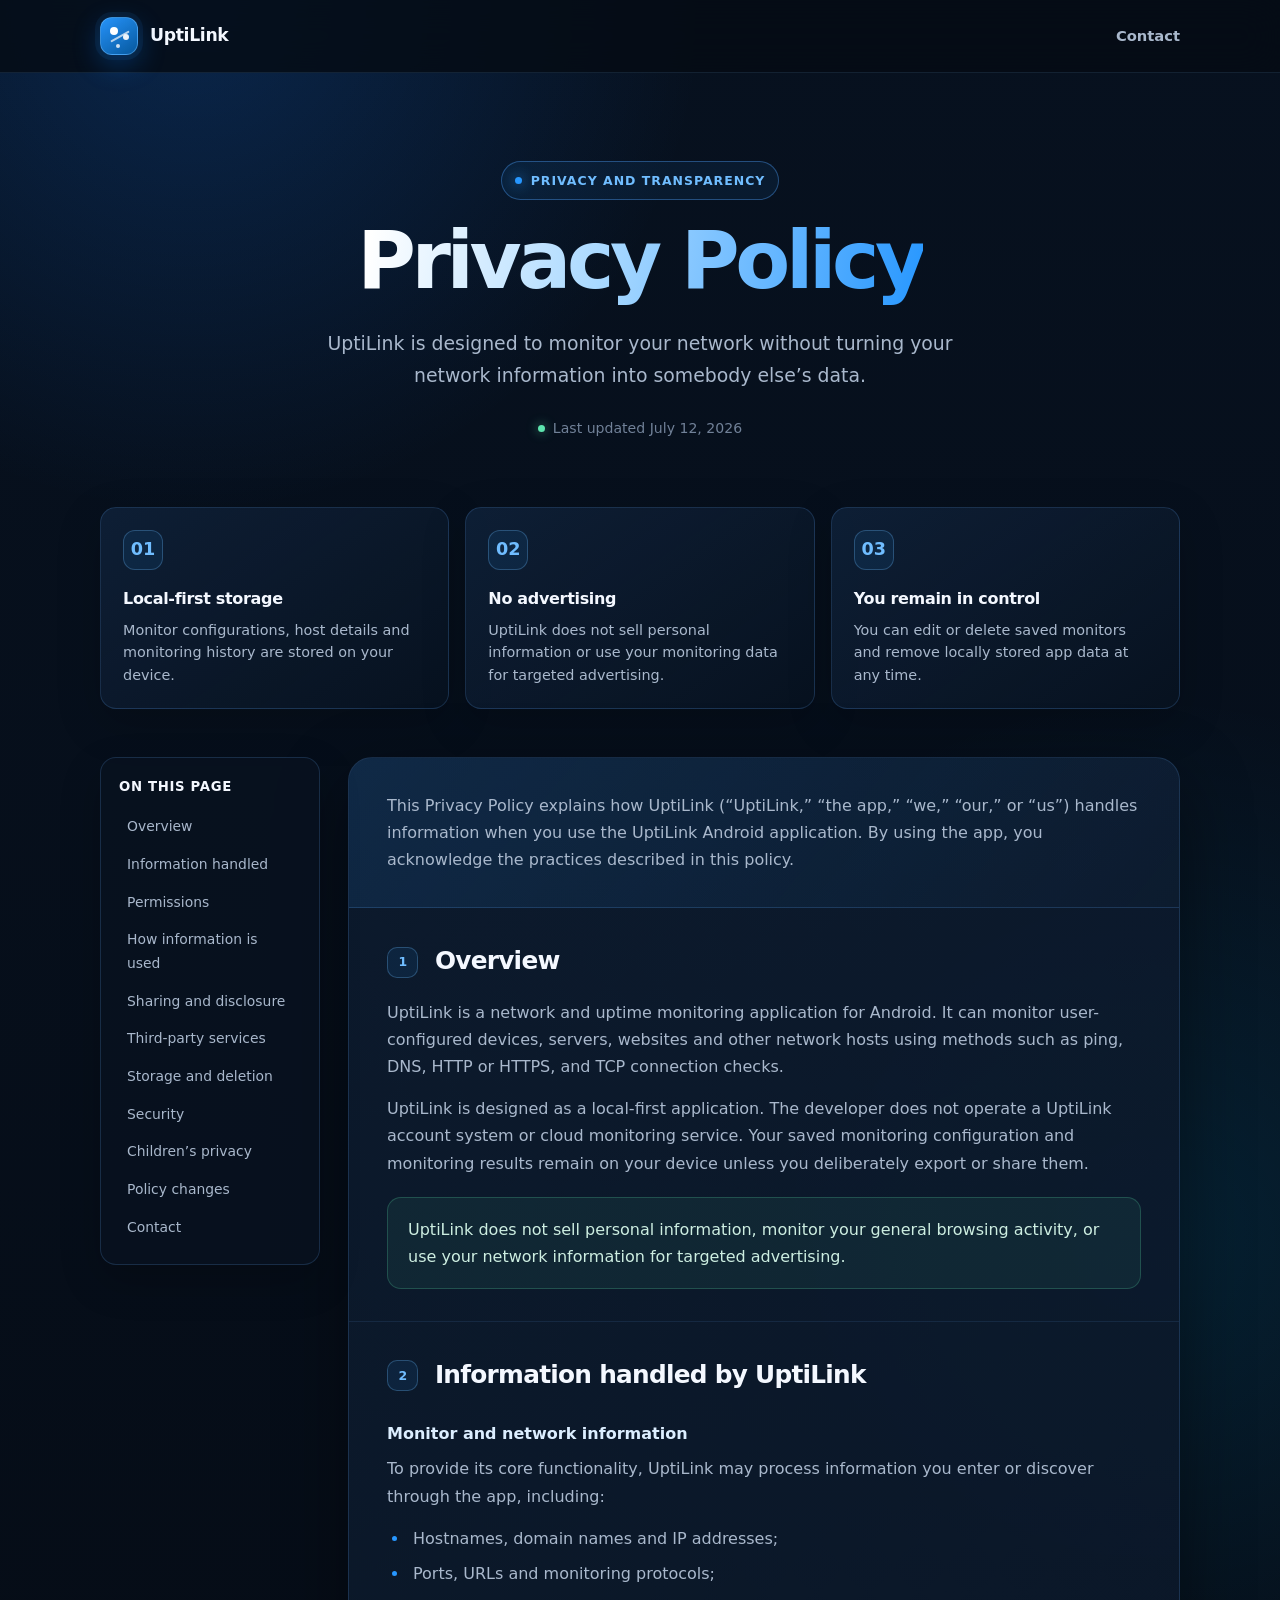
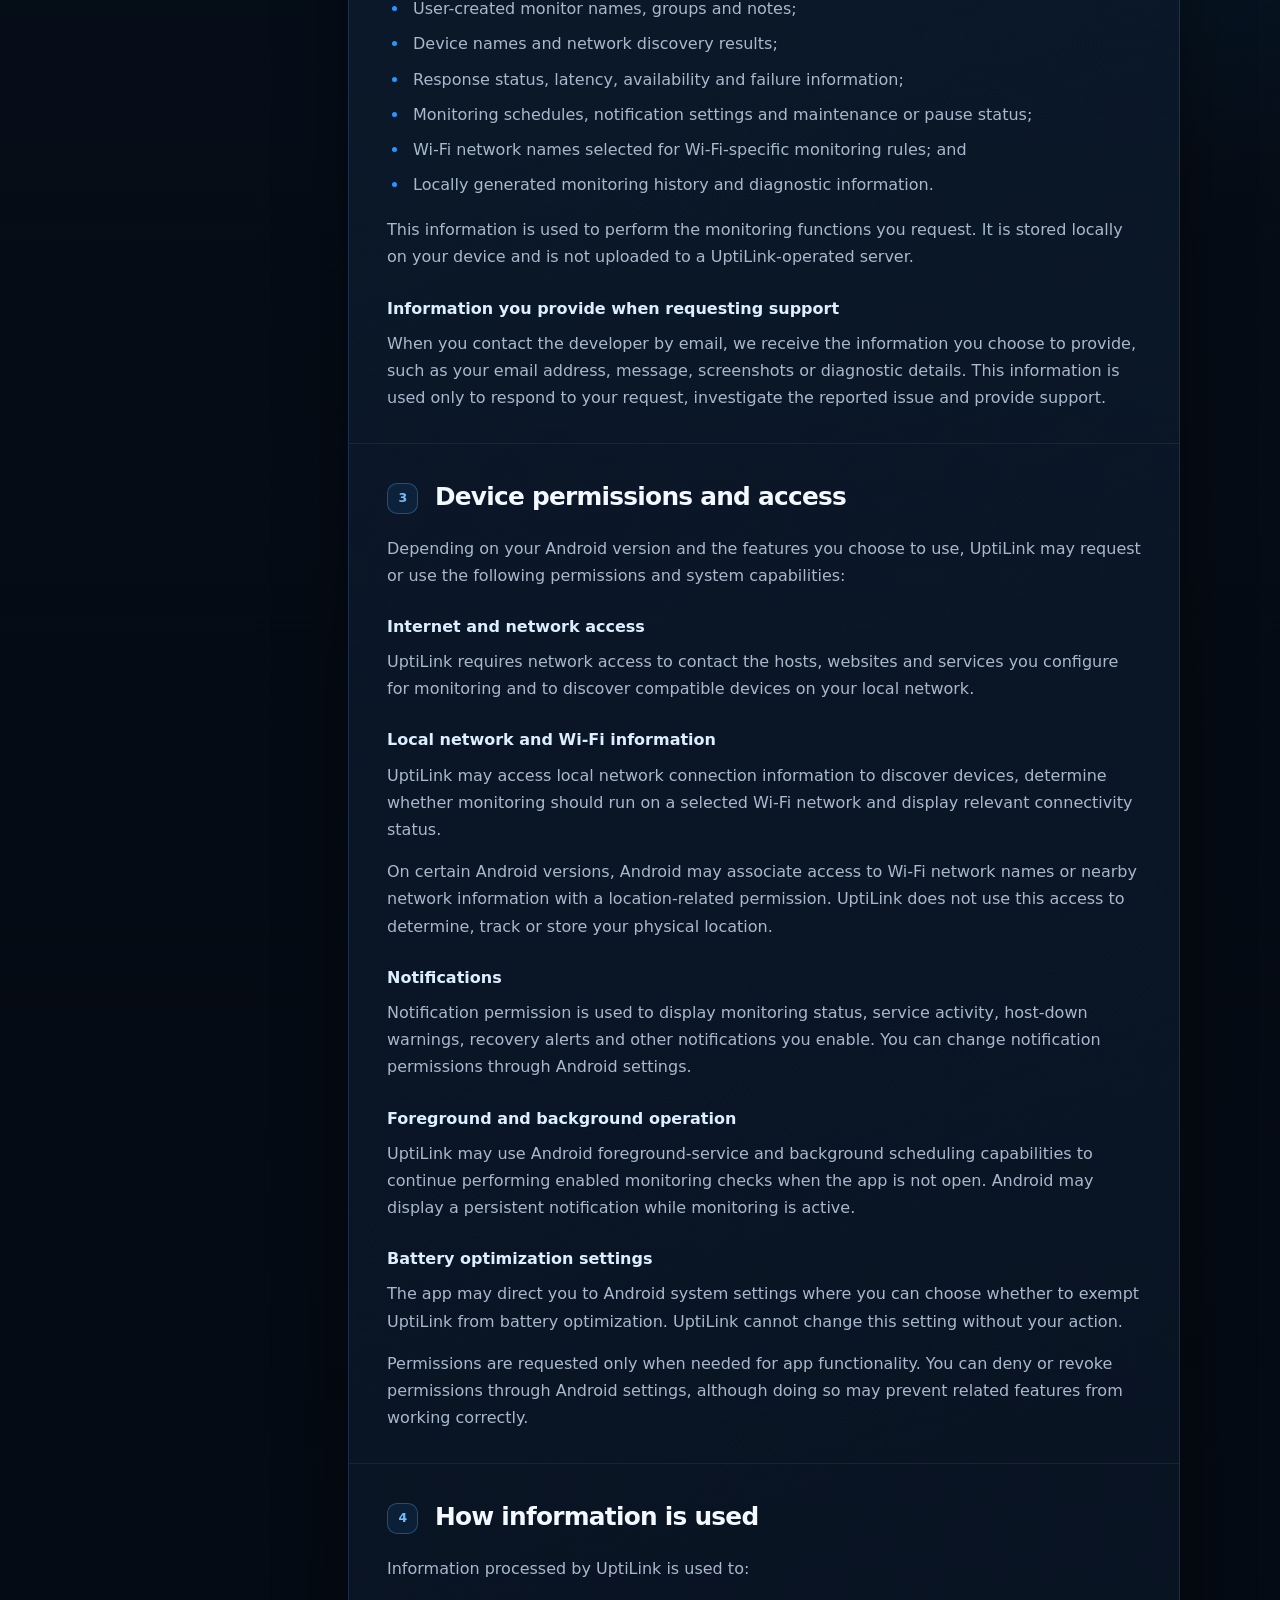
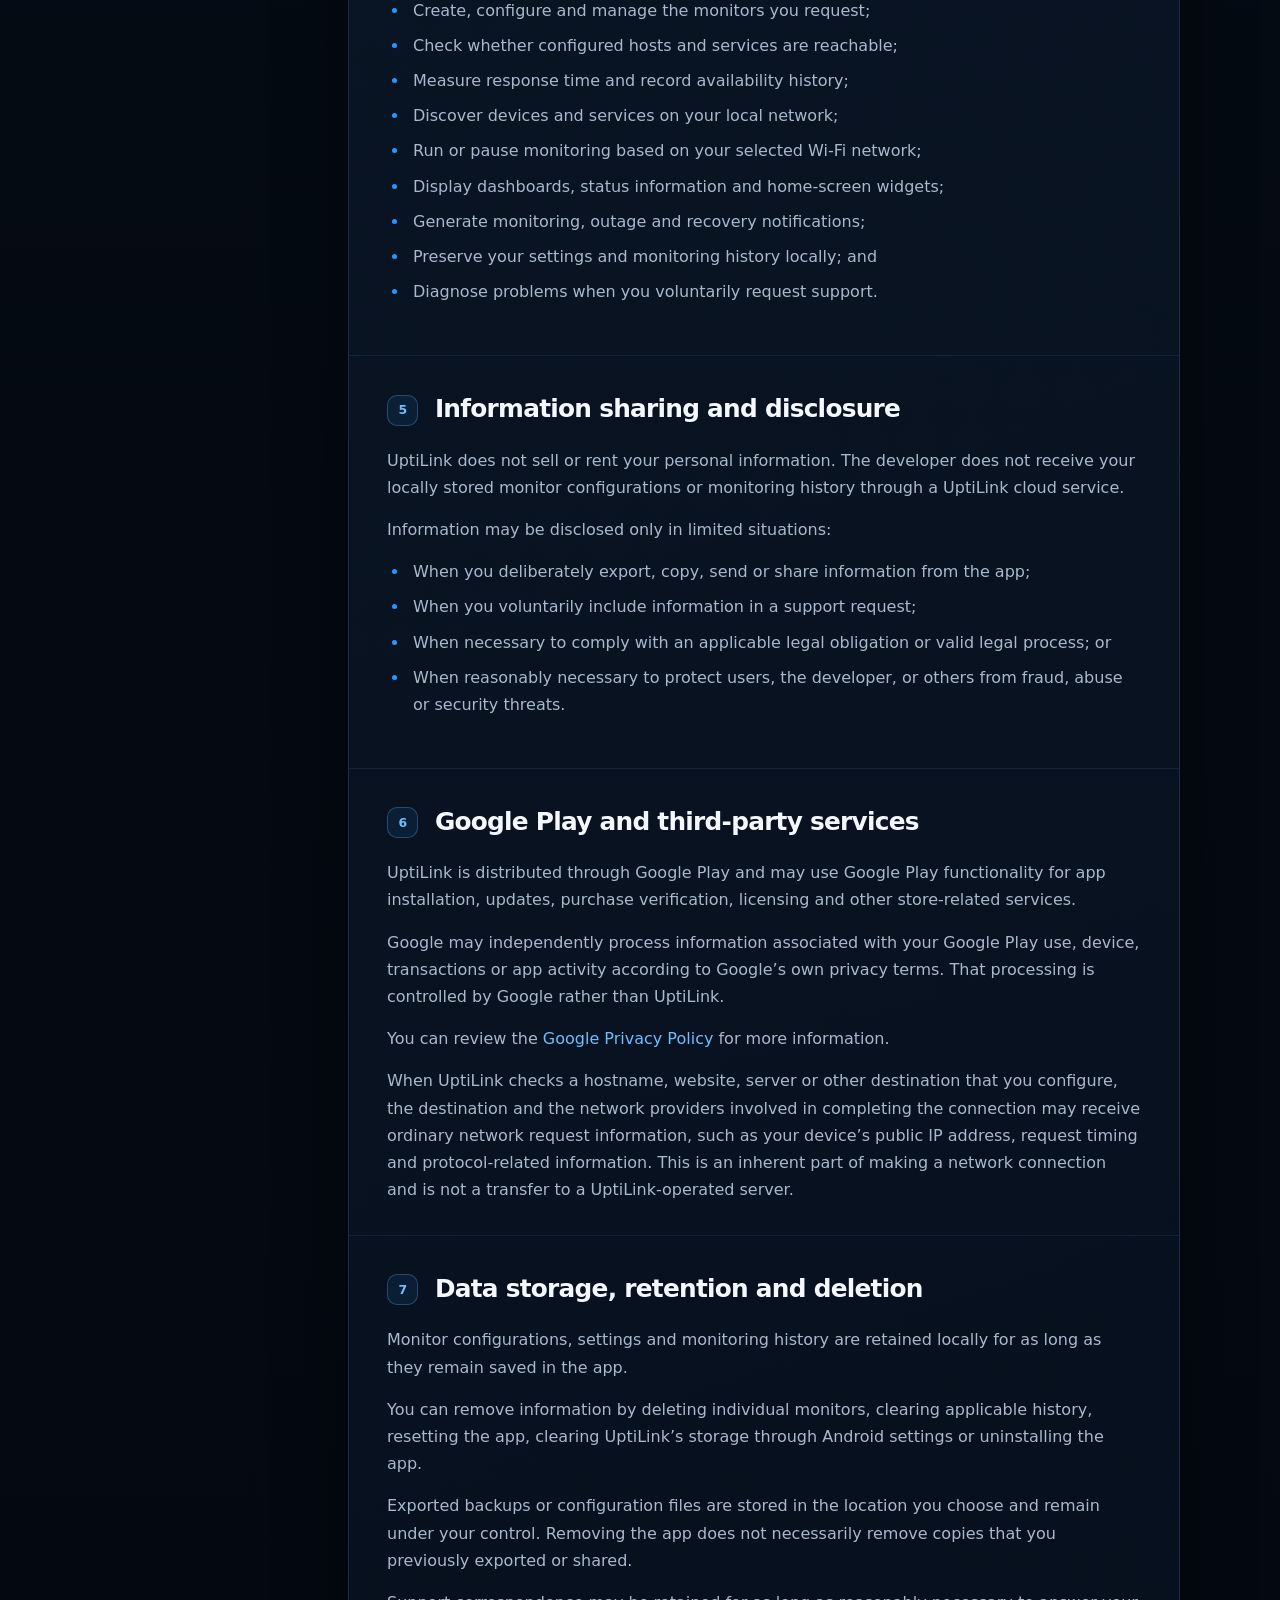
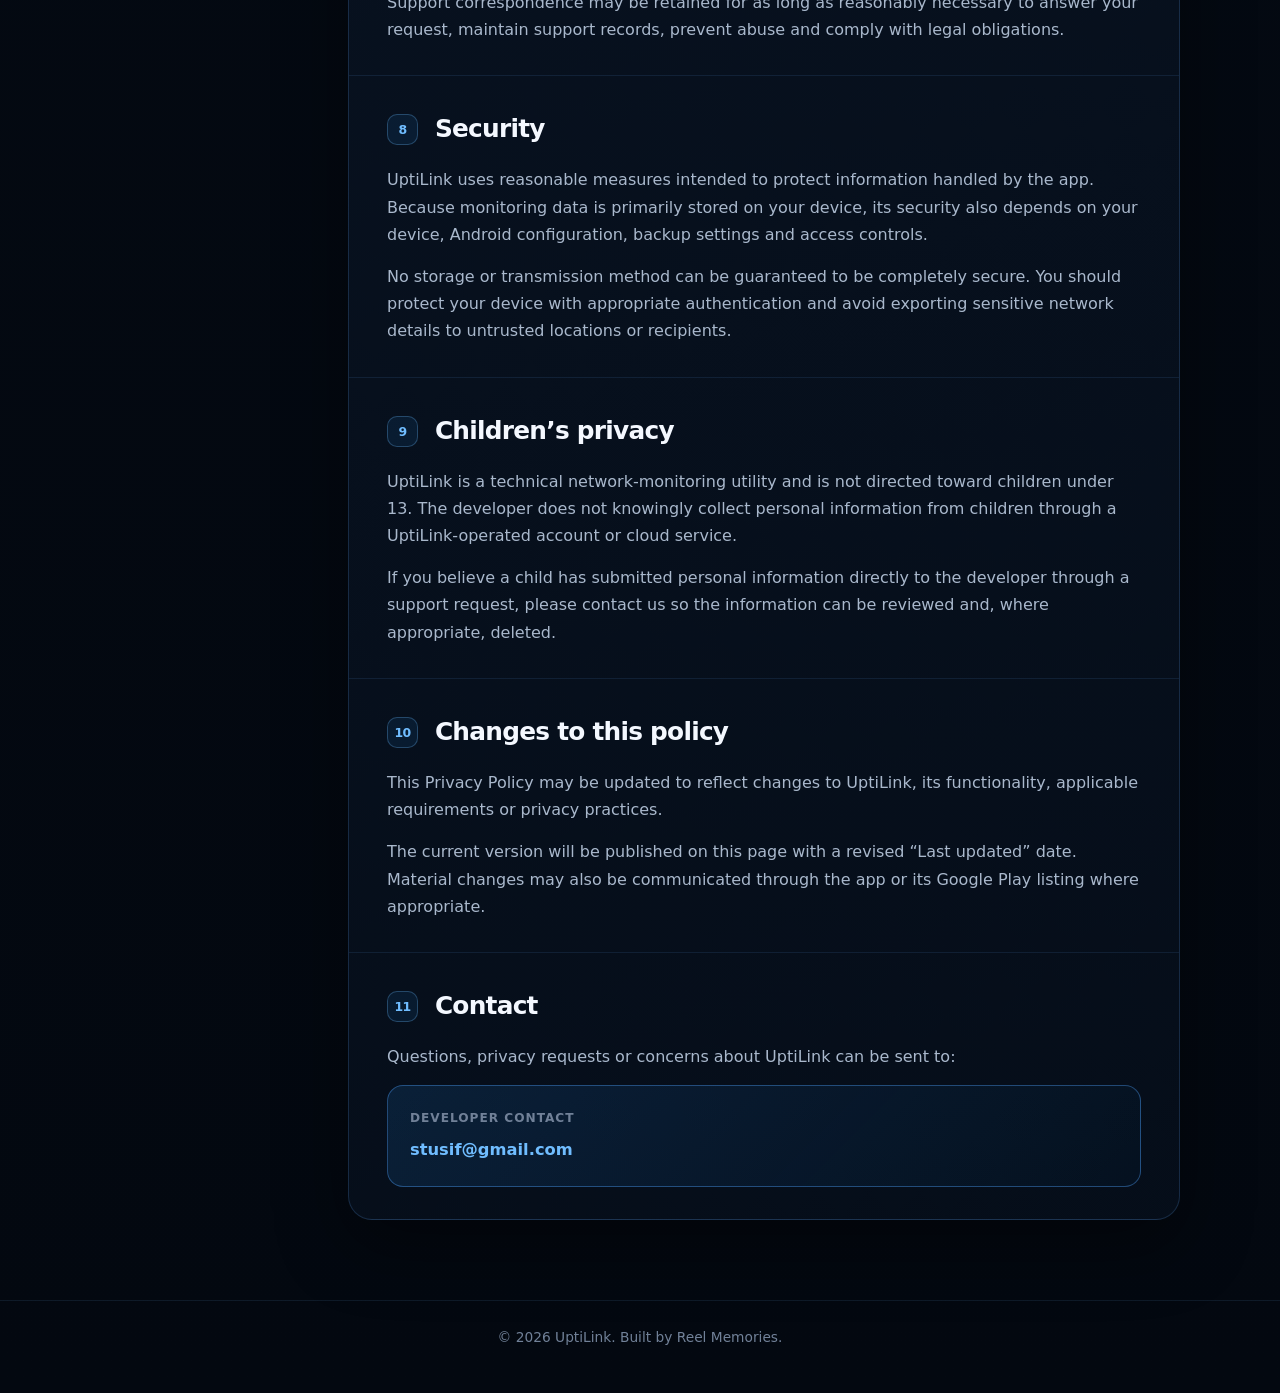
==== privacy-policy.html @ 65bd248a "Create privacy-policy.html" ====
<!DOCTYPE html>
<html lang="en">
<head>
  <meta charset="UTF-8">

  <meta
    name="viewport"
    content="width=device-width, initial-scale=1.0"
  >

  <meta
    name="description"
    content="Privacy Policy for UptiLink, an Android network and uptime monitoring application."
  >

  <meta name="theme-color" content="#07111f">

  <title>Privacy Policy | UptiLink</title>

  <style>
    :root {
      --background: #050b14;
      --background-secondary: #091321;
      --surface: rgba(13, 27, 46, 0.82);
      --surface-hover: rgba(17, 36, 61, 0.92);
      --border: rgba(101, 170, 255, 0.18);
      --border-strong: rgba(80, 163, 255, 0.38);
      --primary: #2797ff;
      --primary-light: #70bdff;
      --primary-dark: #0875d1;
      --text: #f4f8ff;
      --text-secondary: #a9b8cc;
      --text-muted: #718198;
      --success: #5de4ae;
      --shadow: 0 24px 70px rgba(0, 0, 0, 0.42);
      --radius-large: 24px;
      --radius-medium: 16px;
    }

    * {
      box-sizing: border-box;
    }

    html {
      scroll-behavior: smooth;
    }

    body {
      margin: 0;
      min-height: 100vh;
      font-family:
        Inter,
        ui-sans-serif,
        system-ui,
        -apple-system,
        BlinkMacSystemFont,
        "Segoe UI",
        sans-serif;
      color: var(--text);
      line-height: 1.7;
      background:
        radial-gradient(
          circle at 15% 0%,
          rgba(21, 124, 255, 0.2),
          transparent 32rem
        ),
        radial-gradient(
          circle at 90% 20%,
          rgba(0, 188, 255, 0.11),
          transparent 34rem
        ),
        linear-gradient(
          180deg,
          #07111f 0%,
          var(--background) 38%,
          #030810 100%
        );
    }

    a {
      color: var(--primary-light);
      text-decoration: none;
    }

    a:hover {
      color: #a5d6ff;
      text-decoration: underline;
    }

    .page-shell {
      width: min(1080px, calc(100% - 32px));
      margin: 0 auto;
    }

    .site-header {
      position: sticky;
      top: 0;
      z-index: 20;
      border-bottom: 1px solid rgba(112, 189, 255, 0.12);
      background: rgba(5, 11, 20, 0.82);
      backdrop-filter: blur(18px);
      -webkit-backdrop-filter: blur(18px);
    }

    .header-inner {
      min-height: 72px;
      display: flex;
      align-items: center;
      justify-content: space-between;
      gap: 24px;
    }

    .brand {
      display: inline-flex;
      align-items: center;
      gap: 12px;
      color: var(--text);
      font-size: 1.08rem;
      font-weight: 760;
      letter-spacing: -0.02em;
    }

    .brand:hover {
      color: var(--text);
      text-decoration: none;
    }

    .brand-mark {
      position: relative;
      width: 38px;
      height: 38px;
      flex: 0 0 auto;
      border: 1px solid rgba(112, 189, 255, 0.46);
      border-radius: 12px;
      background:
        linear-gradient(
          145deg,
          rgba(39, 151, 255, 0.98),
          rgba(8, 117, 209, 0.72)
        );
      box-shadow:
        0 0 0 5px rgba(39, 151, 255, 0.08),
        0 9px 28px rgba(0, 125, 255, 0.32);
    }

    .brand-mark::before,
    .brand-mark::after {
      content: "";
      position: absolute;
      border-radius: 50%;
      background: white;
    }

    .brand-mark::before {
      width: 8px;
      height: 8px;
      top: 9px;
      left: 9px;
      box-shadow:
        12px 6px 0 -1px rgba(255, 255, 255, 0.92),
        4px 15px 0 -2px rgba(255, 255, 255, 0.8);
    }

    .brand-mark::after {
      width: 2px;
      height: 21px;
      top: 8px;
      left: 18px;
      border-radius: 2px;
      background: rgba(255, 255, 255, 0.68);
      transform: rotate(61deg);
    }

    .header-link {
      color: var(--text-secondary);
      font-size: 0.92rem;
      font-weight: 650;
    }

    .hero {
      padding: 88px 0 44px;
      text-align: center;
    }

    .eyebrow {
      display: inline-flex;
      align-items: center;
      gap: 9px;
      padding: 8px 13px;
      margin-bottom: 20px;
      border: 1px solid var(--border-strong);
      border-radius: 999px;
      color: var(--primary-light);
      background: rgba(39, 151, 255, 0.08);
      font-size: 0.78rem;
      font-weight: 750;
      letter-spacing: 0.08em;
      text-transform: uppercase;
    }

    .eyebrow-dot {
      width: 7px;
      height: 7px;
      border-radius: 50%;
      background: var(--primary);
      box-shadow: 0 0 14px var(--primary);
    }

    h1 {
      margin: 0;
      font-size: clamp(2.5rem, 7vw, 5rem);
      line-height: 1.03;
      letter-spacing: -0.055em;
    }

    .gradient-text {
      color: transparent;
      background:
        linear-gradient(
          100deg,
          #ffffff 3%,
          #a8d8ff 44%,
          #2797ff 100%
        );
      background-clip: text;
      -webkit-background-clip: text;
    }

    .hero-description {
      max-width: 700px;
      margin: 24px auto 0;
      color: var(--text-secondary);
      font-size: clamp(1rem, 2vw, 1.18rem);
    }

    .updated {
      display: inline-flex;
      align-items: center;
      gap: 8px;
      margin-top: 26px;
      color: var(--text-muted);
      font-size: 0.88rem;
    }

    .updated::before {
      content: "";
      width: 7px;
      height: 7px;
      border-radius: 50%;
      background: var(--success);
      box-shadow: 0 0 11px rgba(93, 228, 174, 0.65);
    }

    .summary-grid {
      display: grid;
      grid-template-columns: repeat(3, 1fr);
      gap: 16px;
      margin: 22px 0 32px;
    }

    .summary-card {
      padding: 22px;
      border: 1px solid var(--border);
      border-radius: var(--radius-medium);
      background:
        linear-gradient(
          145deg,
          rgba(15, 33, 57, 0.86),
          rgba(8, 19, 33, 0.76)
        );
      box-shadow: 0 14px 45px rgba(0, 0, 0, 0.18);
    }

    .summary-icon {
      display: grid;
      width: 40px;
      height: 40px;
      margin-bottom: 15px;
      place-items: center;
      border: 1px solid rgba(112, 189, 255, 0.28);
      border-radius: 12px;
      color: var(--primary-light);
      background: rgba(39, 151, 255, 0.09);
      font-size: 1.1rem;
      font-weight: 800;
    }

    .summary-card h2 {
      margin: 0 0 7px;
      font-size: 1rem;
      letter-spacing: -0.02em;
    }

    .summary-card p {
      margin: 0;
      color: var(--text-secondary);
      font-size: 0.9rem;
      line-height: 1.55;
    }

    .policy-layout {
      display: grid;
      grid-template-columns: 220px minmax(0, 1fr);
      align-items: start;
      gap: 28px;
      padding: 16px 0 80px;
    }

    .table-of-contents {
      position: sticky;
      top: 96px;
      padding: 18px;
      border: 1px solid var(--border);
      border-radius: var(--radius-medium);
      background: rgba(9, 19, 33, 0.72);
      box-shadow: 0 16px 42px rgba(0, 0, 0, 0.2);
    }

    .table-of-contents strong {
      display: block;
      margin-bottom: 10px;
      color: var(--text);
      font-size: 0.83rem;
      letter-spacing: 0.05em;
      text-transform: uppercase;
    }

    .table-of-contents a {
      display: block;
      padding: 7px 8px;
      border-radius: 8px;
      color: var(--text-secondary);
      font-size: 0.87rem;
    }

    .table-of-contents a:hover {
      color: var(--primary-light);
      background: rgba(39, 151, 255, 0.08);
      text-decoration: none;
    }

    .policy-card {
      overflow: hidden;
      border: 1px solid var(--border);
      border-radius: var(--radius-large);
      background:
        linear-gradient(
          160deg,
          rgba(13, 27, 46, 0.92),
          rgba(6, 15, 27, 0.9)
        );
      box-shadow: var(--shadow);
    }

    .policy-intro {
      padding: 34px 38px;
      border-bottom: 1px solid var(--border);
      background:
        linear-gradient(
          130deg,
          rgba(39, 151, 255, 0.12),
          rgba(39, 151, 255, 0.015)
        );
    }

    .policy-intro p {
      margin: 0;
      color: var(--text-secondary);
    }

    .policy-section {
      padding: 32px 38px;
      border-bottom: 1px solid rgba(101, 170, 255, 0.11);
      scroll-margin-top: 100px;
    }

    .policy-section:last-child {
      border-bottom: 0;
    }

    .section-number {
      display: inline-flex;
      align-items: center;
      justify-content: center;
      min-width: 31px;
      height: 31px;
      margin-right: 9px;
      border: 1px solid rgba(112, 189, 255, 0.28);
      border-radius: 10px;
      color: var(--primary-light);
      background: rgba(39, 151, 255, 0.09);
      font-size: 0.78rem;
      font-weight: 800;
      vertical-align: 3px;
    }

    .policy-section h2 {
      margin: 0 0 16px;
      font-size: clamp(1.25rem, 3vw, 1.55rem);
      letter-spacing: -0.03em;
    }

    .policy-section h3 {
      margin: 24px 0 8px;
      color: #dceeff;
      font-size: 1rem;
    }

    .policy-section p {
      margin: 0 0 15px;
      color: var(--text-secondary);
    }

    .policy-section p:last-child {
      margin-bottom: 0;
    }

    ul {
      margin: 12px 0 18px;
      padding-left: 22px;
      color: var(--text-secondary);
    }

    li {
      margin: 8px 0;
      padding-left: 4px;
    }

    li::marker {
      color: var(--primary);
    }

    .notice {
      margin-top: 20px;
      padding: 18px 20px;
      border: 1px solid rgba(93, 228, 174, 0.22);
      border-radius: 14px;
      color: #cdeee1;
      background: rgba(93, 228, 174, 0.065);
    }

    .contact-card {
      padding: 22px;
      border: 1px solid var(--border-strong);
      border-radius: var(--radius-medium);
      background:
        linear-gradient(
          135deg,
          rgba(39, 151, 255, 0.13),
          rgba(8, 117, 209, 0.035)
        );
    }

    .contact-label {
      margin-bottom: 7px;
      color: var(--text-muted);
      font-size: 0.76rem;
      font-weight: 750;
      letter-spacing: 0.08em;
      text-transform: uppercase;
    }

    .contact-email {
      font-size: 1.02rem;
      font-weight: 720;
    }

    footer {
      padding: 25px 0 44px;
      border-top: 1px solid rgba(112, 189, 255, 0.1);
      color: var(--text-muted);
      text-align: center;
      font-size: 0.86rem;
    }

    @media (max-width: 800px) {
      .hero {
        padding-top: 68px;
      }

      .summary-grid {
        grid-template-columns: 1fr;
      }

      .policy-layout {
        display: block;
      }

      .table-of-contents {
        position: static;
        margin-bottom: 20px;
      }

      .table-of-contents nav {
        display: grid;
        grid-template-columns: repeat(2, 1fr);
      }

      .policy-intro,
      .policy-section {
        padding: 27px 23px;
      }
    }

    @media (max-width: 520px) {
      .page-shell {
        width: min(100% - 22px, 1080px);
      }

      .header-link {
        display: none;
      }

      .hero {
        padding: 52px 0 32px;
      }

      .table-of-contents nav {
        grid-template-columns: 1fr;
      }

      .policy-card {
        border-radius: 18px;
      }
    }
  </style>
</head>

<body>
  <header class="site-header">
    <div class="page-shell header-inner">
      <a class="brand" href="#top" aria-label="UptiLink home">
        <span class="brand-mark" aria-hidden="true"></span>
        <span>UptiLink</span>
      </a>

      <a class="header-link" href="#contact">Contact</a>
    </div>
  </header>

  <main id="top">
    <section class="hero">
      <div class="page-shell">
        <div class="eyebrow">
          <span class="eyebrow-dot"></span>
          Privacy and transparency
        </div>

        <h1>
          <span class="gradient-text">Privacy Policy</span>
        </h1>

        <p class="hero-description">
          UptiLink is designed to monitor your network without turning
          your network information into somebody else’s data.
        </p>

        <div class="updated">Last updated July 12, 2026</div>
      </div>
    </section>

    <div class="page-shell">
      <section class="summary-grid" aria-label="Privacy summary">
        <article class="summary-card">
          <div class="summary-icon" aria-hidden="true">01</div>
          <h2>Local-first storage</h2>
          <p>
            Monitor configurations, host details and monitoring history
            are stored on your device.
          </p>
        </article>

        <article class="summary-card">
          <div class="summary-icon" aria-hidden="true">02</div>
          <h2>No advertising</h2>
          <p>
            UptiLink does not sell personal information or use your
            monitoring data for targeted advertising.
          </p>
        </article>

        <article class="summary-card">
          <div class="summary-icon" aria-hidden="true">03</div>
          <h2>You remain in control</h2>
          <p>
            You can edit or delete saved monitors and remove locally
            stored app data at any time.
          </p>
        </article>
      </section>

      <div class="policy-layout">
        <aside class="table-of-contents">
          <strong>On this page</strong>

          <nav aria-label="Privacy policy sections">
            <a href="#overview">Overview</a>
            <a href="#information">Information handled</a>
            <a href="#permissions">Permissions</a>
            <a href="#usage">How information is used</a>
            <a href="#sharing">Sharing and disclosure</a>
            <a href="#third-parties">Third-party services</a>
            <a href="#retention">Storage and deletion</a>
            <a href="#security">Security</a>
            <a href="#children">Children’s privacy</a>
            <a href="#changes">Policy changes</a>
            <a href="#contact">Contact</a>
          </nav>
        </aside>

        <article class="policy-card">
          <div class="policy-intro">
            <p>
              This Privacy Policy explains how UptiLink (“UptiLink,”
              “the app,” “we,” “our,” or “us”) handles information when
              you use the UptiLink Android application. By using the
              app, you acknowledge the practices described in this
              policy.
            </p>
          </div>

          <section class="policy-section" id="overview">
            <h2>
              <span class="section-number">1</span>
              Overview
            </h2>

            <p>
              UptiLink is a network and uptime monitoring application
              for Android. It can monitor user-configured devices,
              servers, websites and other network hosts using methods
              such as ping, DNS, HTTP or HTTPS, and TCP connection
              checks.
            </p>

            <p>
              UptiLink is designed as a local-first application. The
              developer does not operate a UptiLink account system or
              cloud monitoring service. Your saved monitoring
              configuration and monitoring results remain on your
              device unless you deliberately export or share them.
            </p>

            <div class="notice">
              UptiLink does not sell personal information, monitor your
              general browsing activity, or use your network information
              for targeted advertising.
            </div>
          </section>

          <section class="policy-section" id="information">
            <h2>
              <span class="section-number">2</span>
              Information handled by UptiLink
            </h2>

            <h3>Monitor and network information</h3>

            <p>
              To provide its core functionality, UptiLink may process
              information you enter or discover through the app,
              including:
            </p>

            <ul>
              <li>Hostnames, domain names and IP addresses;</li>
              <li>Ports, URLs and monitoring protocols;</li>
              <li>User-created monitor names, groups and notes;</li>
              <li>Device names and network discovery results;</li>
              <li>
                Response status, latency, availability and failure
                information;
              </li>
              <li>
                Monitoring schedules, notification settings and
                maintenance or pause status;
              </li>
              <li>
                Wi-Fi network names selected for Wi-Fi-specific
                monitoring rules; and
              </li>
              <li>
                Locally generated monitoring history and diagnostic
                information.
              </li>
            </ul>

            <p>
              This information is used to perform the monitoring
              functions you request. It is stored locally on your device
              and is not uploaded to a UptiLink-operated server.
            </p>

            <h3>Information you provide when requesting support</h3>

            <p>
              When you contact the developer by email, we receive the
              information you choose to provide, such as your email
              address, message, screenshots or diagnostic details. This
              information is used only to respond to your request,
              investigate the reported issue and provide support.
            </p>
          </section>

          <section class="policy-section" id="permissions">
            <h2>
              <span class="section-number">3</span>
              Device permissions and access
            </h2>

            <p>
              Depending on your Android version and the features you
              choose to use, UptiLink may request or use the following
              permissions and system capabilities:
            </p>

            <h3>Internet and network access</h3>

            <p>
              UptiLink requires network access to contact the hosts,
              websites and services you configure for monitoring and to
              discover compatible devices on your local network.
            </p>

            <h3>Local network and Wi-Fi information</h3>

            <p>
              UptiLink may access local network connection information
              to discover devices, determine whether monitoring should
              run on a selected Wi-Fi network and display relevant
              connectivity status.
            </p>

            <p>
              On certain Android versions, Android may associate access
              to Wi-Fi network names or nearby network information with
              a location-related permission. UptiLink does not use this
              access to determine, track or store your physical
              location.
            </p>

            <h3>Notifications</h3>

            <p>
              Notification permission is used to display monitoring
              status, service activity, host-down warnings, recovery
              alerts and other notifications you enable. You can change
              notification permissions through Android settings.
            </p>

            <h3>Foreground and background operation</h3>

            <p>
              UptiLink may use Android foreground-service and background
              scheduling capabilities to continue performing enabled
              monitoring checks when the app is not open. Android may
              display a persistent notification while monitoring is
              active.
            </p>

            <h3>Battery optimization settings</h3>

            <p>
              The app may direct you to Android system settings where
              you can choose whether to exempt UptiLink from battery
              optimization. UptiLink cannot change this setting without
              your action.
            </p>

            <p>
              Permissions are requested only when needed for app
              functionality. You can deny or revoke permissions through
              Android settings, although doing so may prevent related
              features from working correctly.
            </p>
          </section>

          <section class="policy-section" id="usage">
            <h2>
              <span class="section-number">4</span>
              How information is used
            </h2>

            <p>
              Information processed by UptiLink is used to:
            </p>

            <ul>
              <li>
                Create, configure and manage the monitors you request;
              </li>
              <li>
                Check whether configured hosts and services are
                reachable;
              </li>
              <li>
                Measure response time and record availability history;
              </li>
              <li>
                Discover devices and services on your local network;
              </li>
              <li>
                Run or pause monitoring based on your selected Wi-Fi
                network;
              </li>
              <li>
                Display dashboards, status information and home-screen
                widgets;
              </li>
              <li>
                Generate monitoring, outage and recovery notifications;
              </li>
              <li>
                Preserve your settings and monitoring history locally;
                and
              </li>
              <li>
                Diagnose problems when you voluntarily request support.
              </li>
            </ul>
          </section>

          <section class="policy-section" id="sharing">
            <h2>
              <span class="section-number">5</span>
              Information sharing and disclosure
            </h2>

            <p>
              UptiLink does not sell or rent your personal information.
              The developer does not receive your locally stored monitor
              configurations or monitoring history through a UptiLink
              cloud service.
            </p>

            <p>
              Information may be disclosed only in limited situations:
            </p>

            <ul>
              <li>
                When you deliberately export, copy, send or share
                information from the app;
              </li>
              <li>
                When you voluntarily include information in a support
                request;
              </li>
              <li>
                When necessary to comply with an applicable legal
                obligation or valid legal process; or
              </li>
              <li>
                When reasonably necessary to protect users, the
                developer, or others from fraud, abuse or security
                threats.
              </li>
            </ul>
          </section>

          <section class="policy-section" id="third-parties">
            <h2>
              <span class="section-number">6</span>
              Google Play and third-party services
            </h2>

            <p>
              UptiLink is distributed through Google Play and may use
              Google Play functionality for app installation, updates,
              purchase verification, licensing and other store-related
              services.
            </p>

            <p>
              Google may independently process information associated
              with your Google Play use, device, transactions or app
              activity according to Google’s own privacy terms. That
              processing is controlled by Google rather than UptiLink.
            </p>

            <p>
              You can review the
              <a
                href="https://policies.google.com/privacy"
                target="_blank"
                rel="noopener noreferrer"
              >
                Google Privacy Policy
              </a>
              for more information.
            </p>

            <p>
              When UptiLink checks a hostname, website, server or other
              destination that you configure, the destination and the
              network providers involved in completing the connection
              may receive ordinary network request information, such as
              your device’s public IP address, request timing and
              protocol-related information. This is an inherent part of
              making a network connection and is not a transfer to a
              UptiLink-operated server.
            </p>
          </section>

          <section class="policy-section" id="retention">
            <h2>
              <span class="section-number">7</span>
              Data storage, retention and deletion
            </h2>

            <p>
              Monitor configurations, settings and monitoring history
              are retained locally for as long as they remain saved in
              the app.
            </p>

            <p>
              You can remove information by deleting individual
              monitors, clearing applicable history, resetting the app,
              clearing UptiLink’s storage through Android settings or
              uninstalling the app.
            </p>

            <p>
              Exported backups or configuration files are stored in the
              location you choose and remain under your control.
              Removing the app does not necessarily remove copies that
              you previously exported or shared.
            </p>

            <p>
              Support correspondence may be retained for as long as
              reasonably necessary to answer your request, maintain
              support records, prevent abuse and comply with legal
              obligations.
            </p>
          </section>

          <section class="policy-section" id="security">
            <h2>
              <span class="section-number">8</span>
              Security
            </h2>

            <p>
              UptiLink uses reasonable measures intended to protect
              information handled by the app. Because monitoring data is
              primarily stored on your device, its security also depends
              on your device, Android configuration, backup settings and
              access controls.
            </p>

            <p>
              No storage or transmission method can be guaranteed to be
              completely secure. You should protect your device with
              appropriate authentication and avoid exporting sensitive
              network details to untrusted locations or recipients.
            </p>
          </section>

          <section class="policy-section" id="children">
            <h2>
              <span class="section-number">9</span>
              Children’s privacy
            </h2>

            <p>
              UptiLink is a technical network-monitoring utility and is
              not directed toward children under 13. The developer does
              not knowingly collect personal information from children
              through a UptiLink-operated account or cloud service.
            </p>

            <p>
              If you believe a child has submitted personal information
              directly to the developer through a support request,
              please contact us so the information can be reviewed and,
              where appropriate, deleted.
            </p>
          </section>

          <section class="policy-section" id="changes">
            <h2>
              <span class="section-number">10</span>
              Changes to this policy
            </h2>

            <p>
              This Privacy Policy may be updated to reflect changes to
              UptiLink, its functionality, applicable requirements or
              privacy practices.
            </p>

            <p>
              The current version will be published on this page with a
              revised “Last updated” date. Material changes may also be
              communicated through the app or its Google Play listing
              where appropriate.
            </p>
          </section>

          <section class="policy-section" id="contact">
            <h2>
              <span class="section-number">11</span>
              Contact
            </h2>

            <p>
              Questions, privacy requests or concerns about UptiLink can
              be sent to:
            </p>

            <div class="contact-card">
              <div class="contact-label">Developer contact</div>

              <a
                class="contact-email"
                href="mailto:stusif@gmail.com?subject=UptiLink%20Privacy"
              >
                stusif@gmail.com
              </a>
            </div>
          </section>
        </article>
      </div>
    </div>
  </main>

  <footer>
    <div class="page-shell">
      © 2026 UptiLink. Built by Reel Memories.
    </div>
  </footer>
</body>
</html>
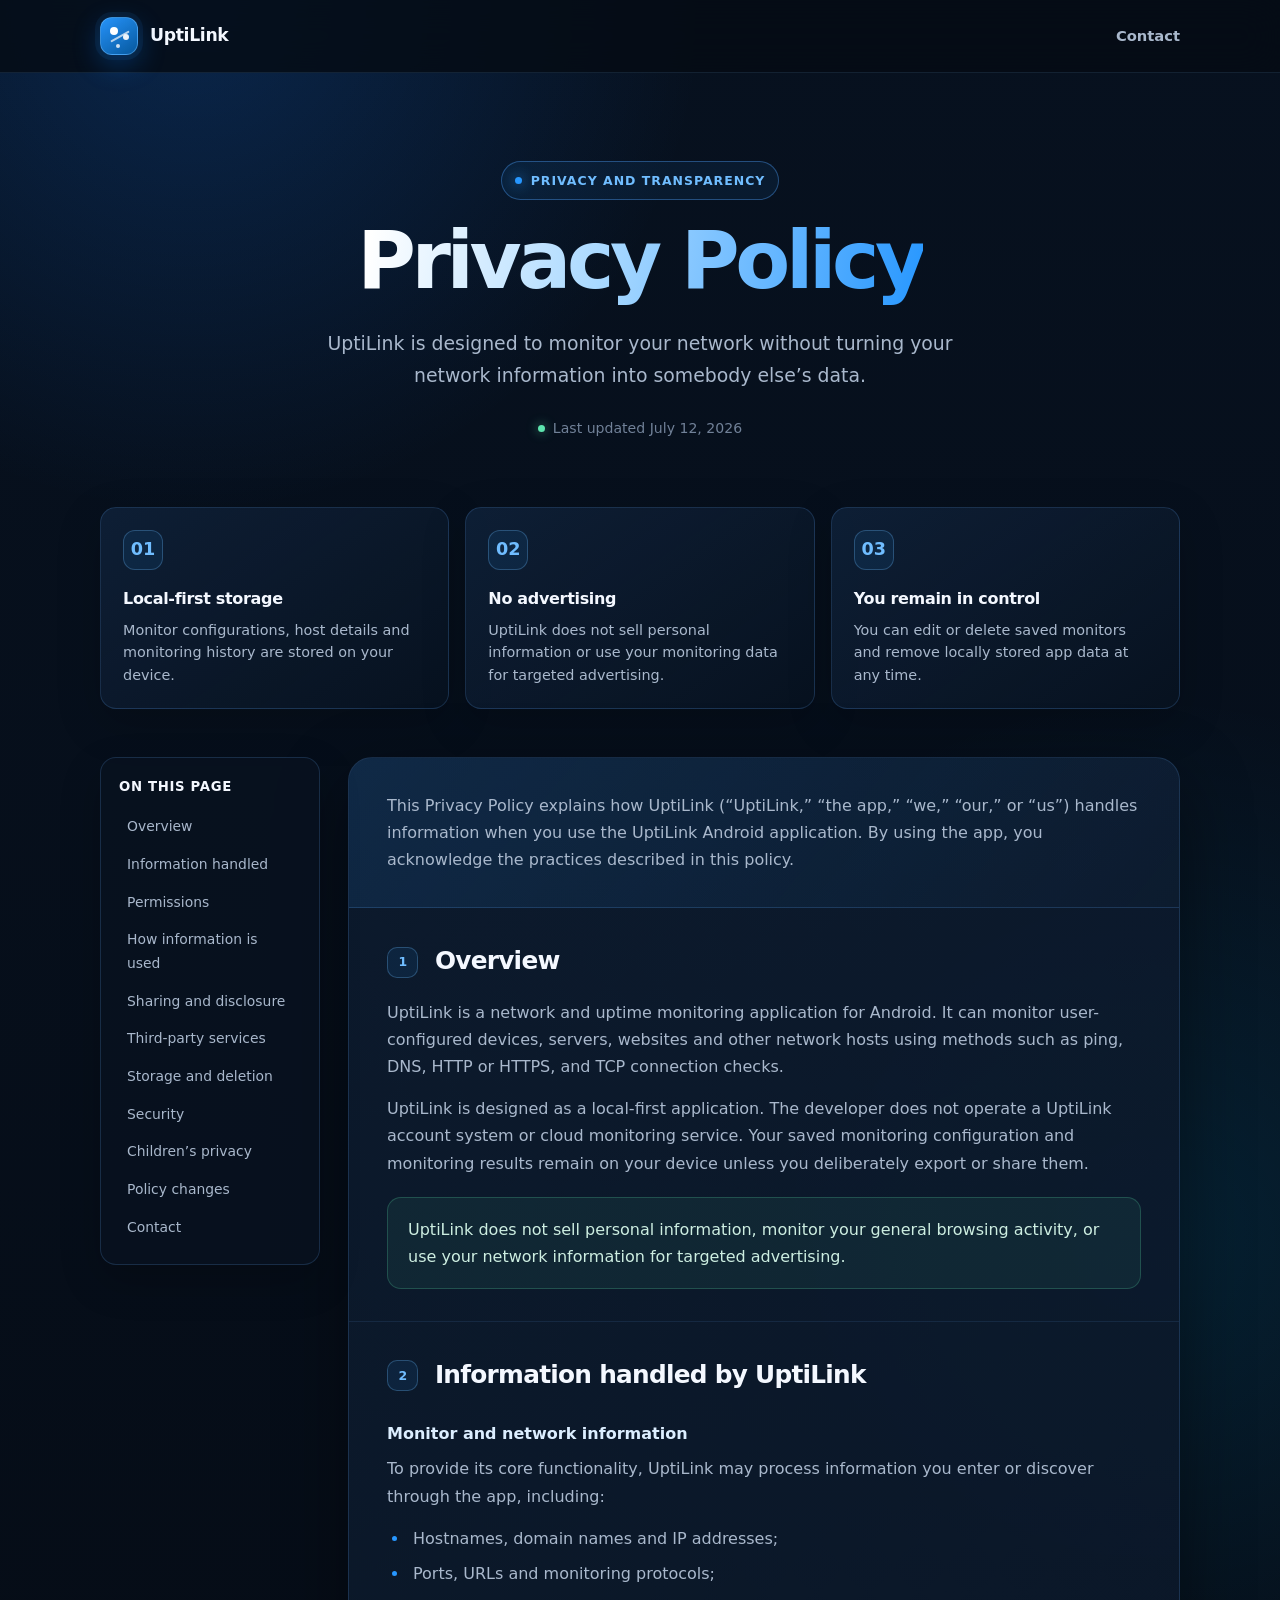
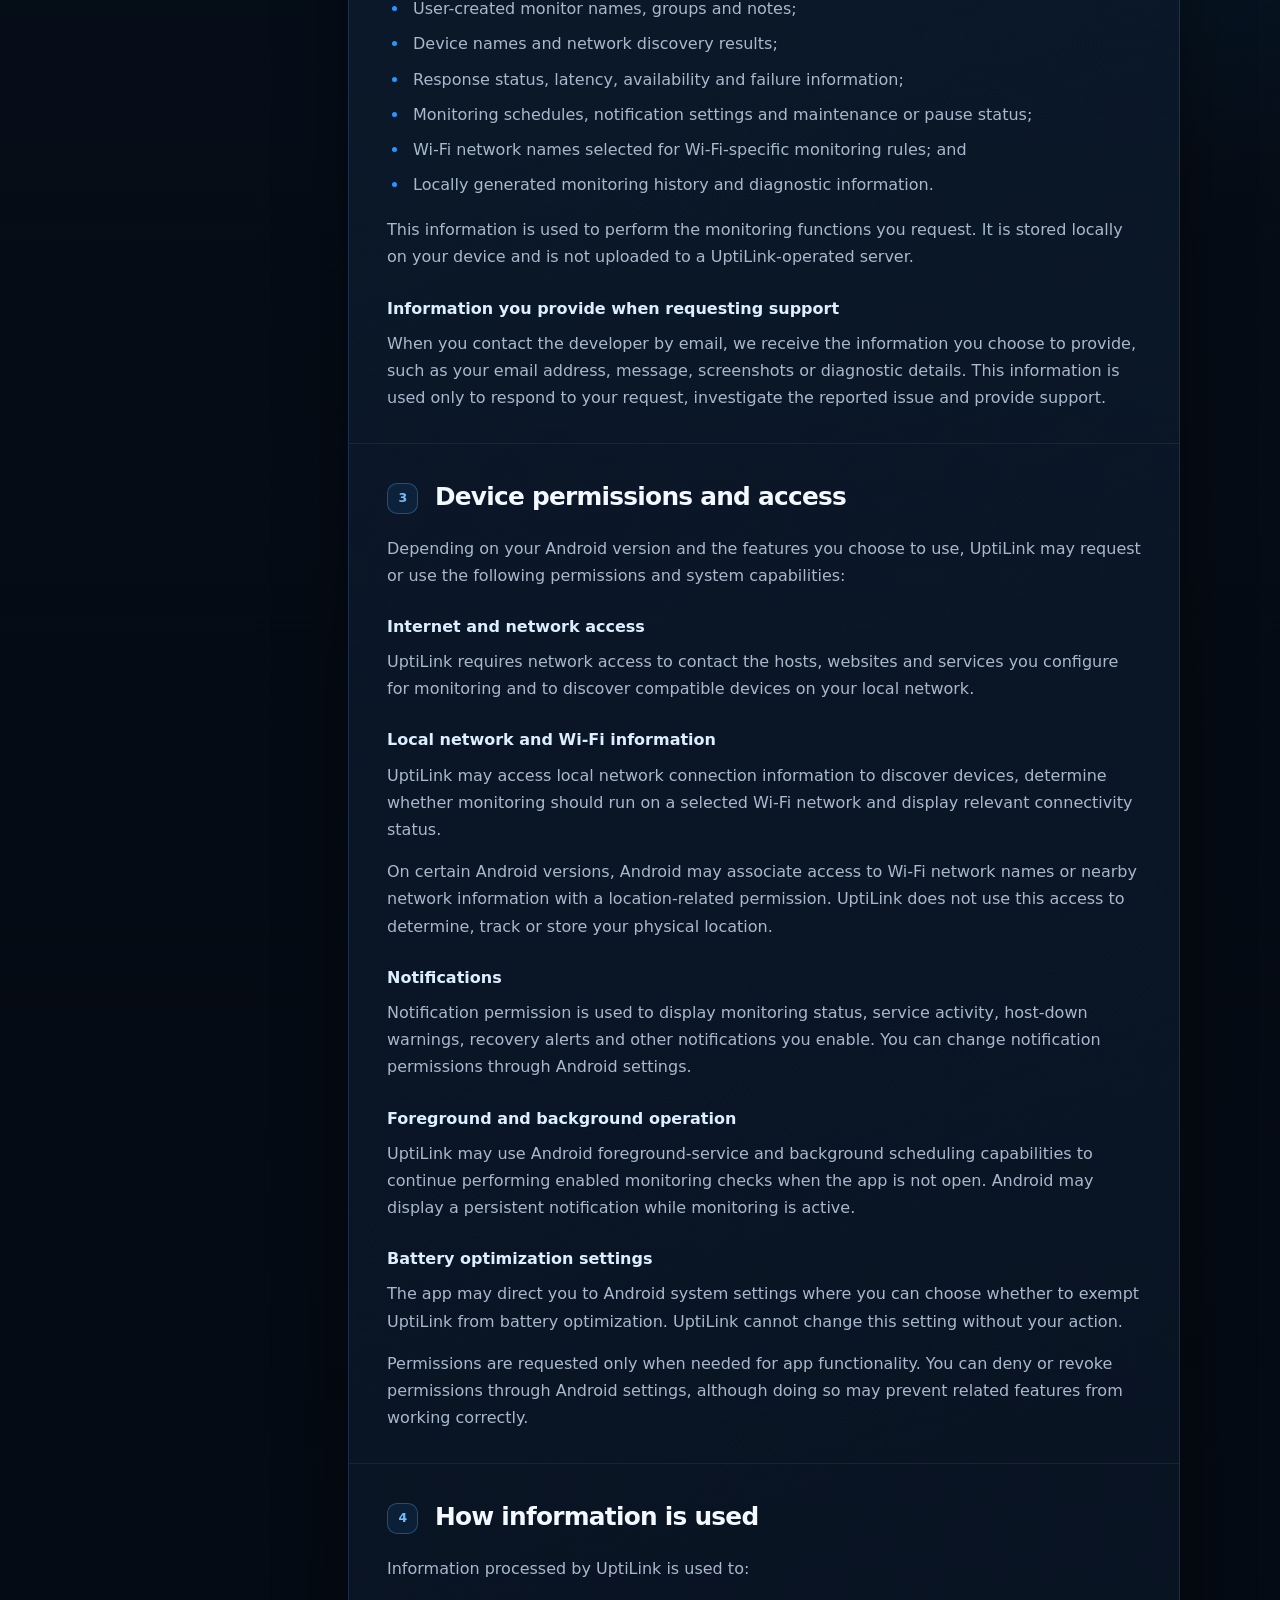
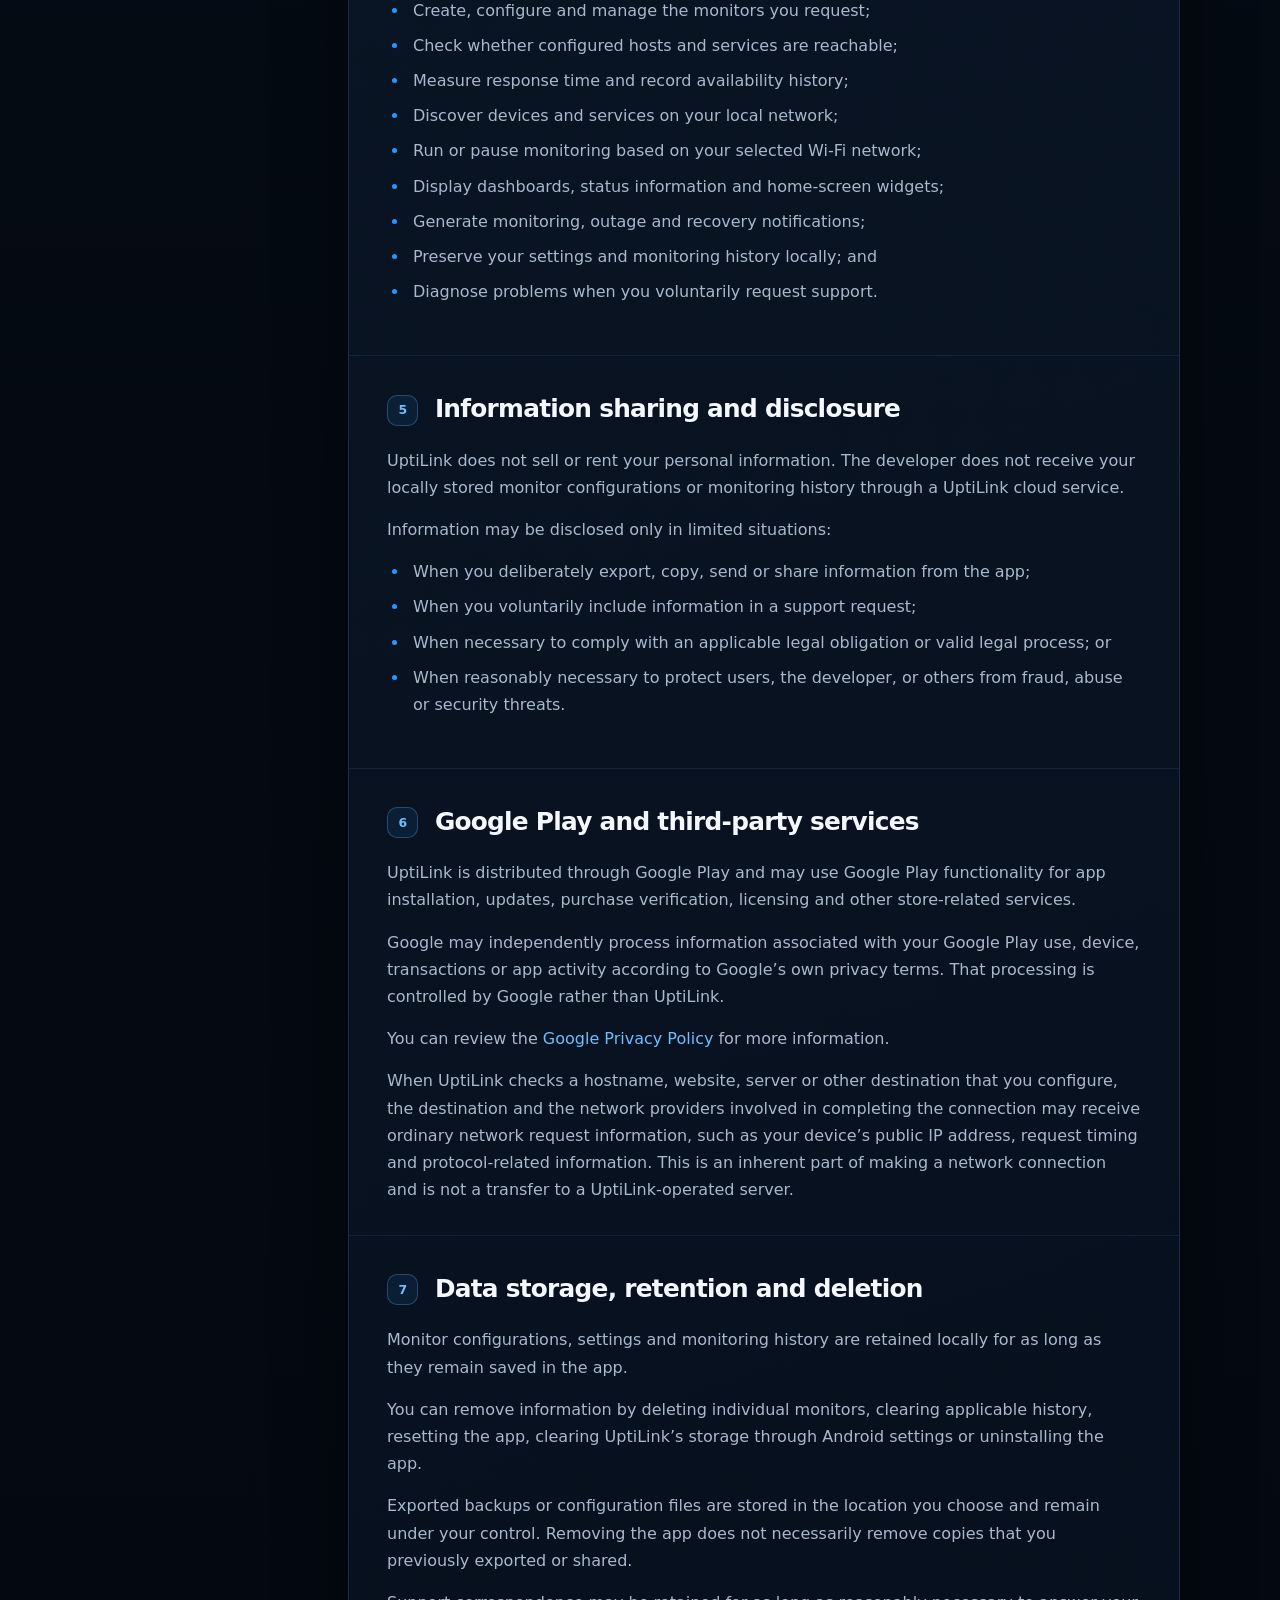
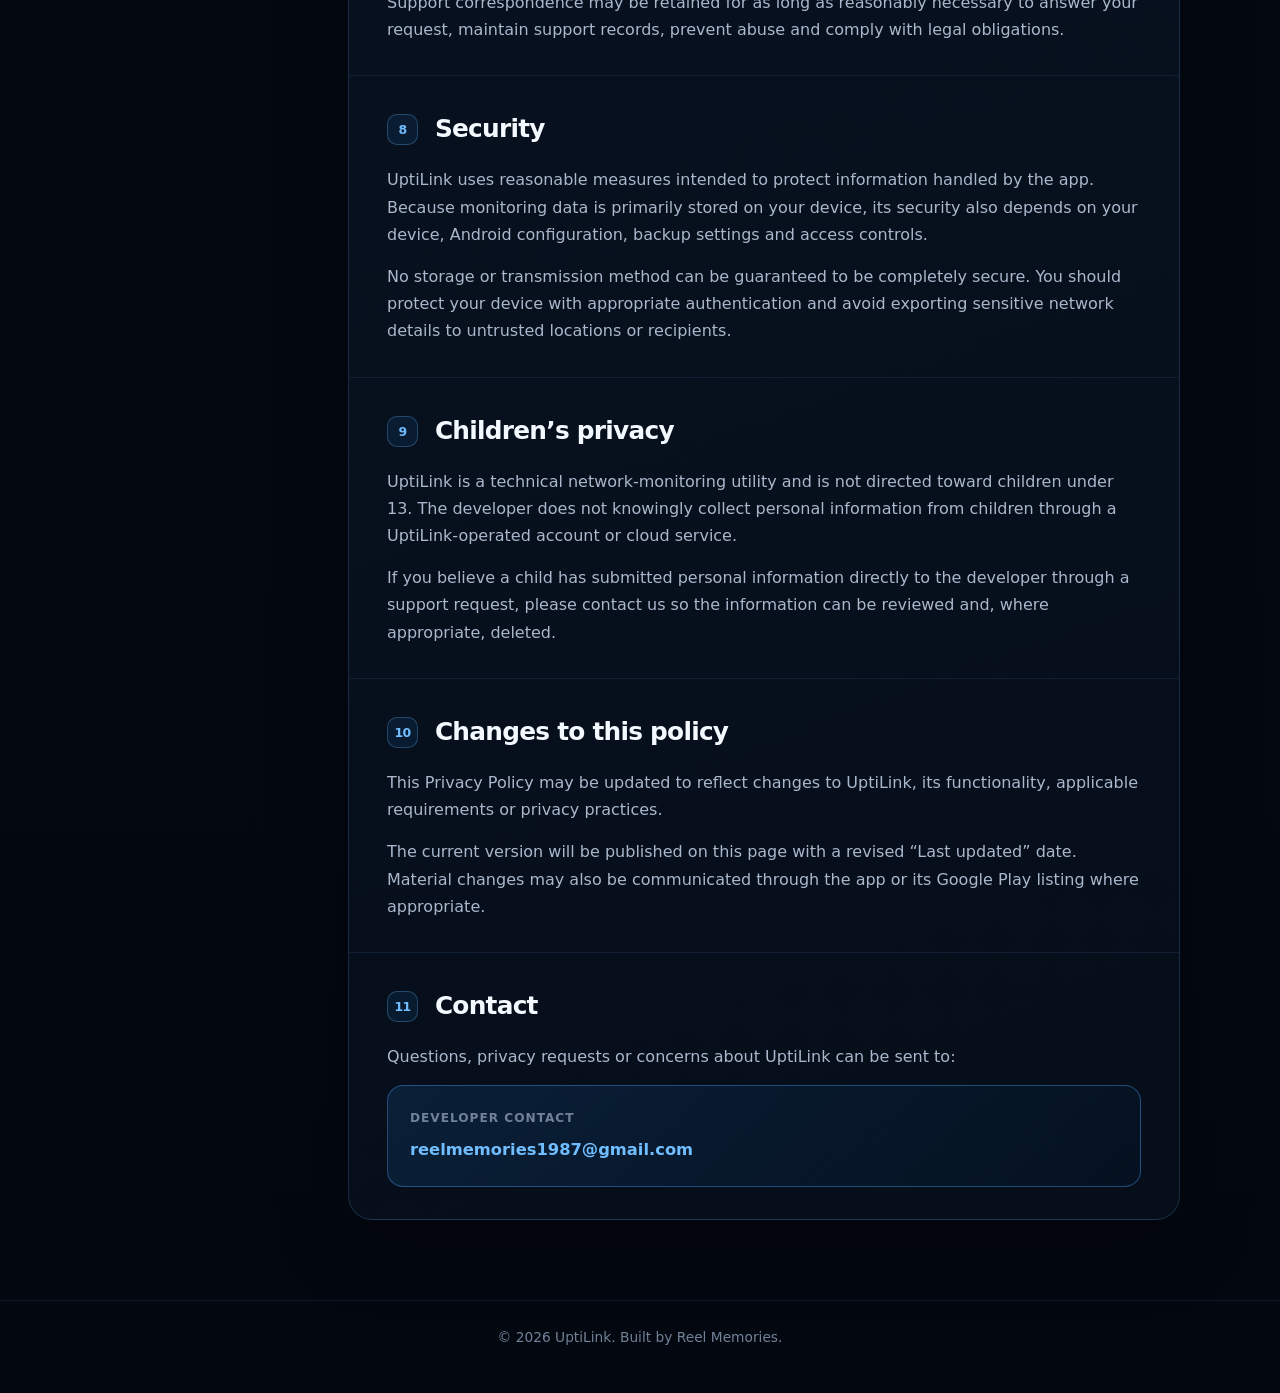
==== commit 35583af7: "Update privacy-policy.html" ====
--- a/privacy-policy.html
+++ b/privacy-policy.html
@@ -1015,9 +1015,9 @@
 
               <a
                 class="contact-email"
-                href="mailto:stusif@gmail.com?subject=UptiLink%20Privacy"
+                href="mailto:reelmemories1987@gmail.com?subject=UptiLink%20Privacy"
               >
-                stusif@gmail.com
+                reelmemories1987@gmail.com
               </a>
             </div>
           </section>
